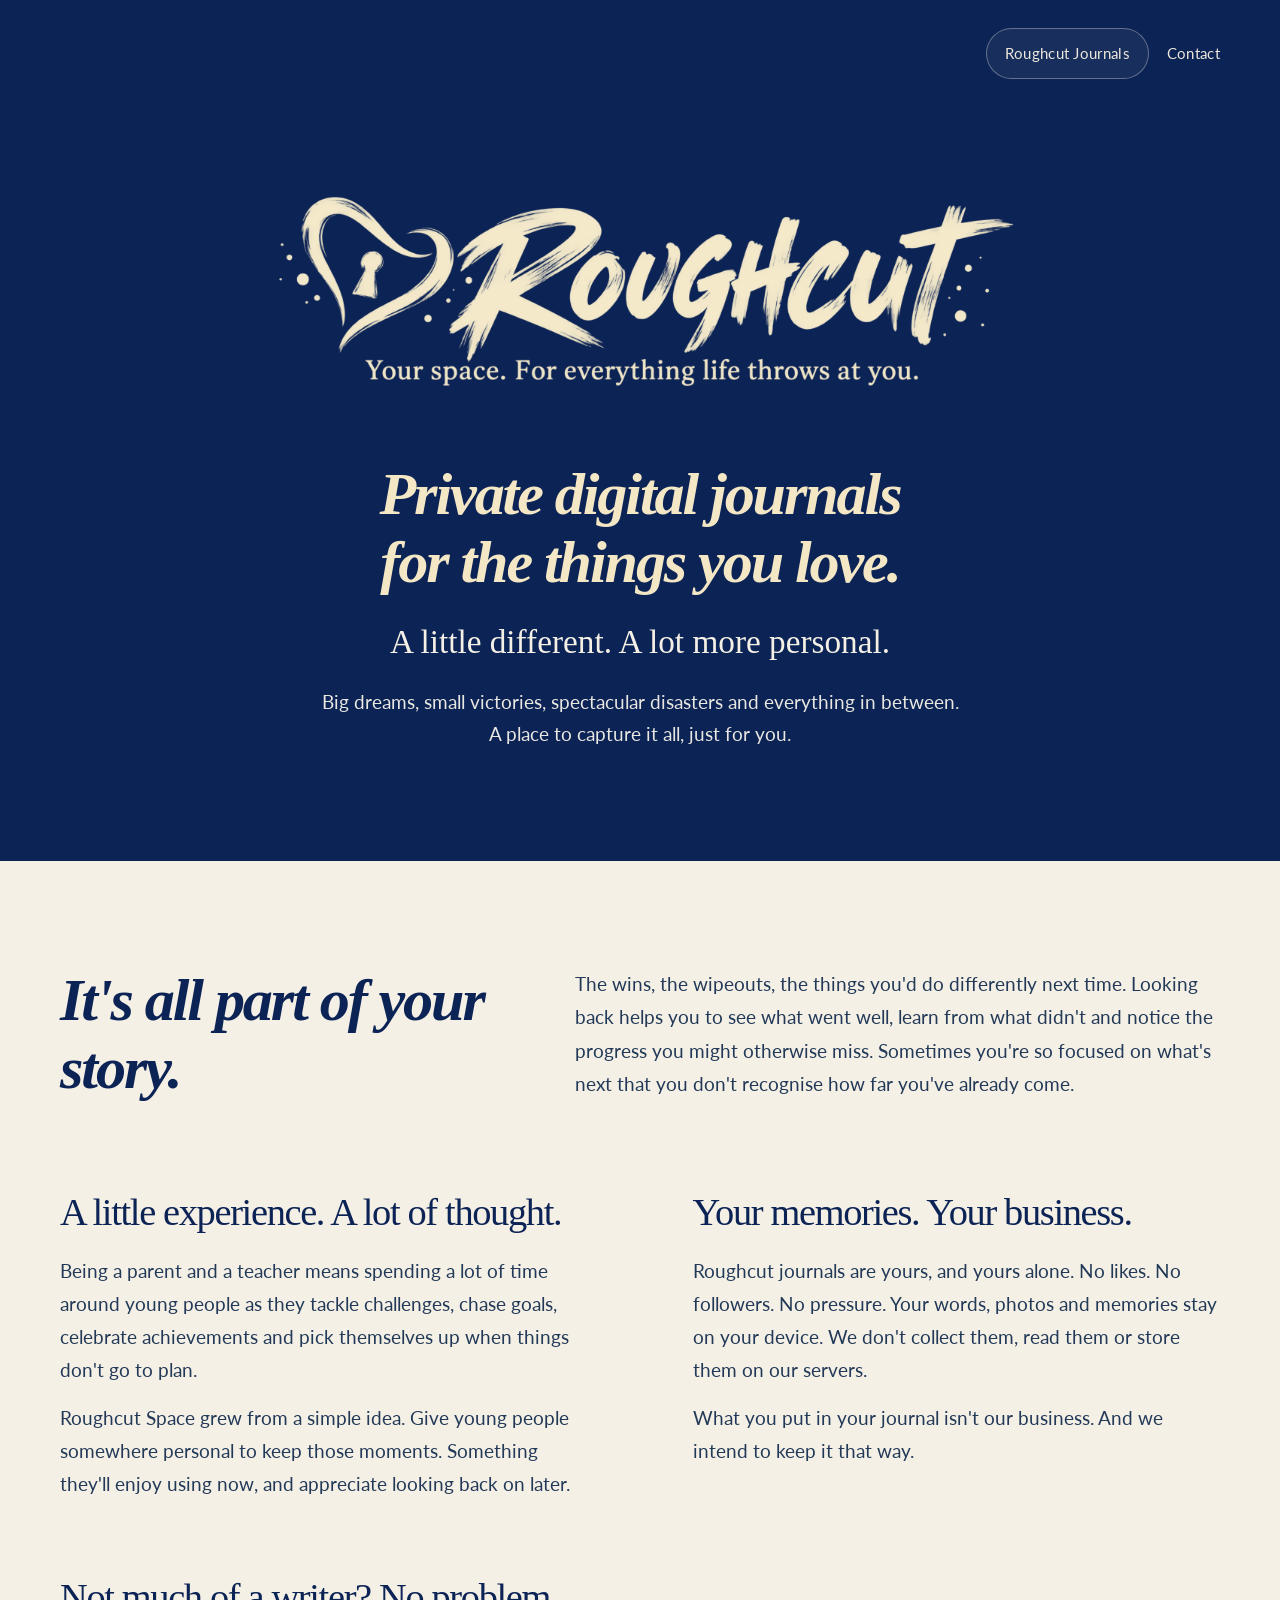
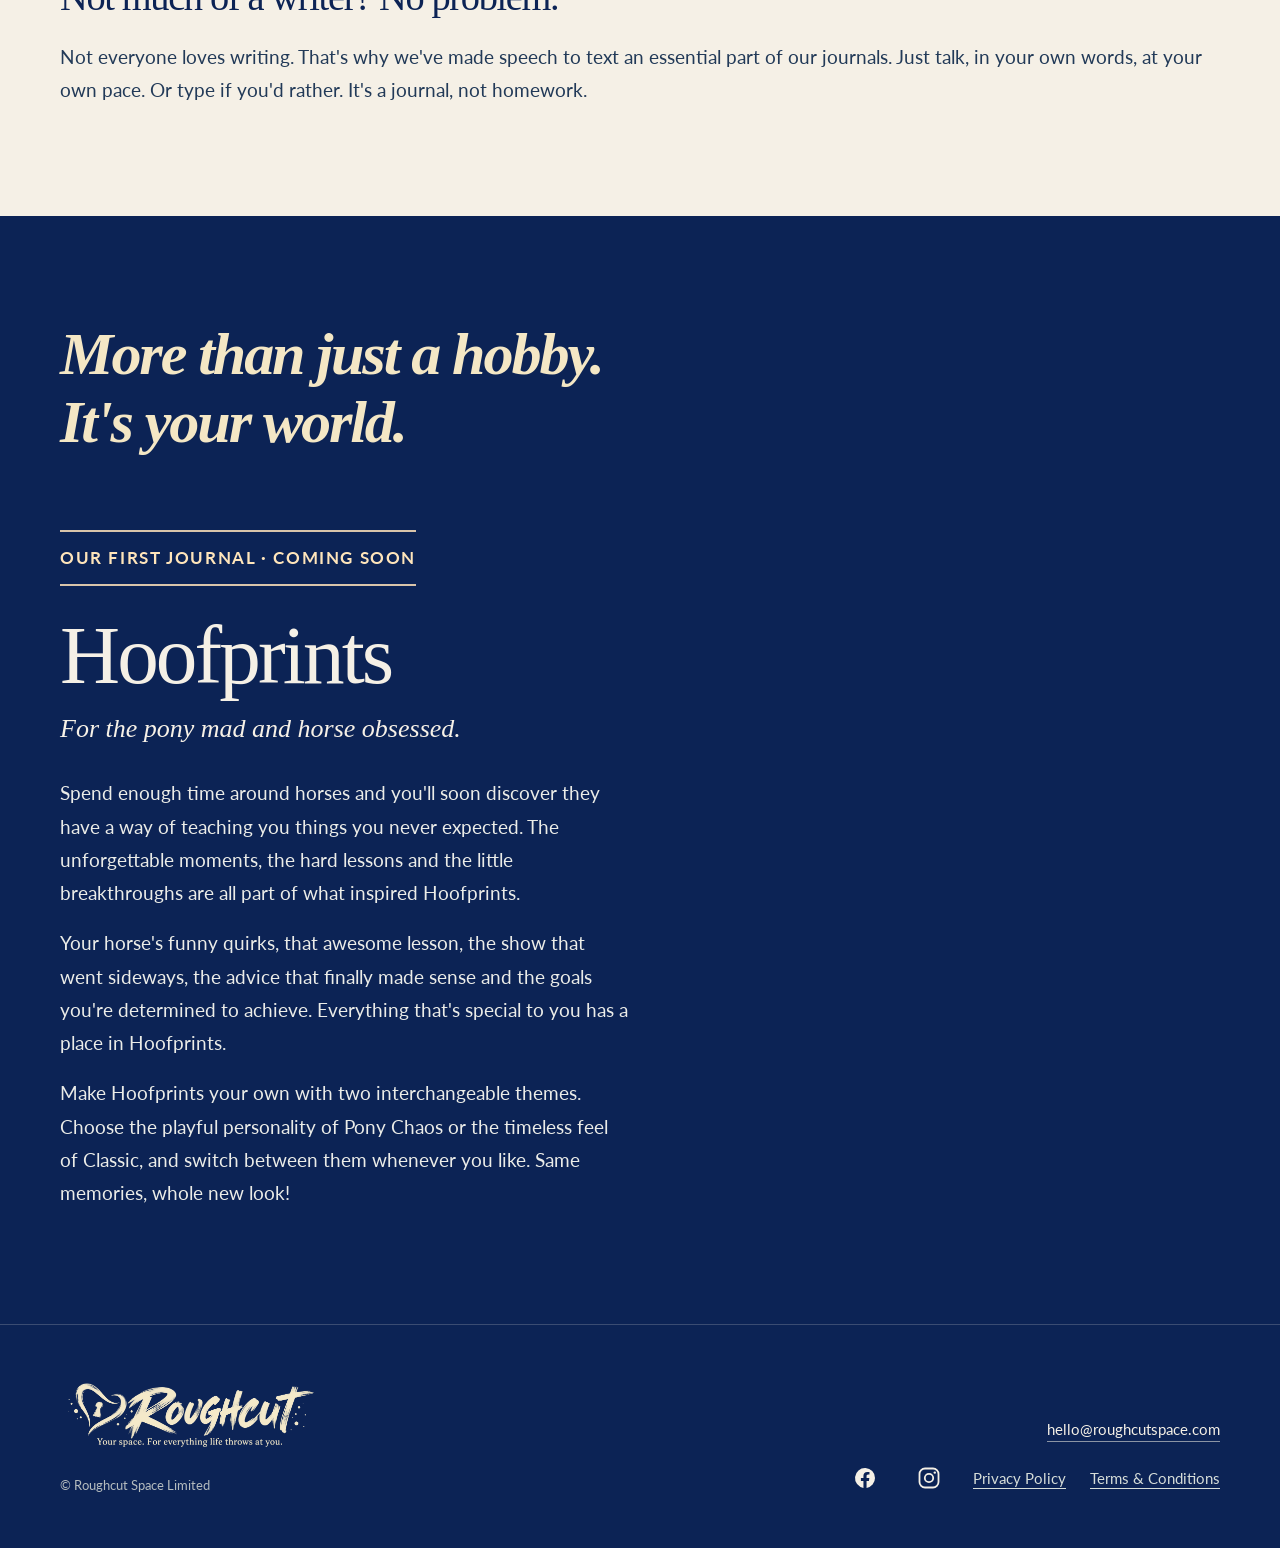
==== index.html @ bea24465 "Update index.html" ====
<!doctype html>
<html lang="en-NZ">
<head>
<meta charset="UTF-8" />
<meta name="viewport" content="width=device-width, initial-scale=1" />
<meta name="description" content="Roughcut Space. Private digital journals for the things you love. Coming soon." />
<title>Roughcut Space | Coming soon</title>
<link rel="preconnect" href="https://fonts.googleapis.com" />
<link rel="preconnect" href="https://fonts.gstatic.com" crossorigin />
<link href="https://fonts.googleapis.com/css2?family=Lato:wght@400;500;700&display=swap" rel="stylesheet" />
<style>
:root{--navy:#0c2355;--ink:#182b3b;--cream:#f5f0e6;--pale:#e9e1d4;--slate:#243a49;--sand:#d9c4aa;--copy:#263542}*{box-sizing:border-box}html{scroll-behavior:smooth}body{margin:0;background:var(--navy);font-family:Arial,Helvetica,sans-serif;color:var(--cream);font-size:16px;line-height:1.67;-webkit-font-smoothing:antialiased;hyphens:none;overflow-wrap:normal}h1,h2,h3,p{margin:0}h1,h2,h3{font-family:Georgia,'Times New Roman',serif;letter-spacing:-.035em;line-height:1.08;font-weight:400}a{color:inherit;text-underline-offset:4px}header,.hero-inner,.ivory-inner,.hoof-inner,.footer-inner{width:min(1160px,calc(100% - 88px));margin:auto}.hero{background:var(--navy);min-height:710px}.topbar{display:flex;justify-content:space-between;align-items:center;padding:28px 0 18px;border-bottom:none}.topbar .brand{font-size:12px;letter-spacing:.20em;font-weight:700}.topbar nav{display:flex;gap:18px;align-items:center}.topbar nav a{font-size:12px;text-decoration:none;letter-spacing:.02em;color:#eee8dc}.topbar nav a:hover{text-decoration:underline}.topbar nav a.button-link{padding:12px 18px;border:1px solid rgba(245,240,230,.35);border-radius:999px;background:rgba(255,255,255,.05);text-decoration:none}.topbar nav a.button-link:hover{text-decoration:none;background:rgba(255,255,255,.1)}.hero-inner{padding:57px 0 110px}.hero-mark{width:min(590px,100%);height:auto;display:block;margin:0 0 46px -6px}.hero-grid{display:grid;grid-template-columns:minmax(0,720px) 1fr;align-items:center;gap:42px}.eyebrow{letter-spacing:.21em;font-size:11px;font-weight:700;color:var(--sand);text-transform:uppercase;margin-bottom:19px}.hero h1{font-size:clamp(48px,5.4vw,79px);max-width:800px}.hero .subhead{font-family:Georgia,'Times New Roman',serif;font-size:clamp(23px,2.3vw,30px);line-height:1.25;margin-top:25px}.hero .intro{font-size:17px;max-width:580px;color:#e9e7e1;line-height:1.75;margin-top:23px}.side-note{min-height:265px;border:1px solid rgba(245,240,230,.22);background:linear-gradient(145deg, rgba(255,255,255,.05), rgba(255,255,255,.01));display:flex;align-items:center;justify-content:center;padding:30px;max-width:350px;margin-left:auto;text-align:center;color:#e6e1d7}.side-note-inner{max-width:240px}.side-note .label{display:block;text-transform:uppercase;letter-spacing:.16em;font-size:11px;color:#d9c4aa;margin-bottom:16px}.side-note .big{font-family:Georgia,'Times New Roman',serif;font-style:italic;font-size:28px;line-height:1.2;margin-bottom:12px}.side-note .small{font-size:14px;line-height:1.7;color:#d5dbe3}.ivory{background:var(--cream);color:var(--ink)}.ivory-inner{padding:105px 0 110px}.reflection{display:grid;grid-template-columns: .8fr 1.2fr;gap:85px;padding-bottom:88px;align-items:center}.ivory h2{font-size:clamp(39px,4vw,60px)}.ivory p{font-size:16px;line-height:1.85;color:var(--copy)}.reflection p{max-width:650px;padding-top:0}.details{display:grid;grid-template-columns:1fr 1fr;column-gap:105px;row-gap:75px}.details article h3{font-size:35px;margin-bottom:20px}.details article p+p{margin-top:14px}.hoof{background:var(--slate)}.hoof-inner{padding:104px 0 115px}.hoof .kicker{font-family:Georgia,'Times New Roman',serif;font-size:clamp(39px,4vw,59px);line-height:1.13;max-width:800px;letter-spacing:-.03em;margin-bottom:74px}.hoof-grid{display:grid;grid-template-columns:1.07fr .93fr;gap:95px;align-items:start}.hoof h2{font-size:clamp(58px,6vw,88px);margin-bottom:10px}.hoof .for{font-family:Georgia,serif;font-style:italic;font-size:22px;line-height:1.35;margin-bottom:30px;color:#f7f1e7}.hoof p{font-size:16px;line-height:1.8;color:#ebece8}.hoof p+p{margin-top:17px}.art-space{min-height:415px;border:1px solid rgba(245,240,230,.27);display:flex;align-items:center;justify-content:center;text-align:center;padding:36px;color:#d7dbe0;font-size:13px;letter-spacing:.02em;background:rgba(255,255,255,.025)}.footer{background:#182b3b}.footer-inner{padding:44px 0 50px;display:flex;justify-content:space-between;align-items:flex-end;gap:24px}.footer-mark{max-width:258px;width:100%;height:auto;display:block;margin-bottom:13px}.footer p,.footer a{font-size:12px;color:#d6ddd9}.footer-links{display:flex;flex-wrap:wrap;gap:15px 24px;justify-content:flex-end}.footer-links span{font-size:12px;color:#d6ddd9}.footer small{font-size:11px;color:#b5bcbf}.foot-right{text-align:right}button{font:inherit}@media(max-width:900px){header,.hero-inner,.ivory-inner,.hoof-inner,.footer-inner{width:min(100% - 52px,680px)}.topbar nav{gap:12px}.hero{min-height:0}.hero-inner{padding:45px 0 95px}.hero-grid,.reflection,.hoof-grid{grid-template-columns:1fr;gap:24px}.side-note{display:flex;max-width:none;min-height:220px;margin-left:0}.reflection{gap:25px;padding-bottom:65px}.details{gap:58px 35px}.hoof .kicker{margin-bottom:52px}.art-space{min-height:285px}.hoof-grid{gap:45px}}@media(max-width:600px){header,.hero-inner,.ivory-inner,.hoof-inner,.footer-inner{width:calc(100% - 42px)}.topbar{padding:20px 0 16px}.topbar .brand{font-size:11px}.topbar nav{gap:12px;flex-wrap:wrap;justify-content:flex-end}.topbar nav a{font-size:11px}.hero-inner{padding:35px 0 77px}.hero-mark{margin:0 0 43px -4px;width:100%}.hero h1{font-size:clamp(40px,11vw,57px)}.hero .subhead{font-size:24px;margin-top:21px}.hero .intro{font-size:15px;line-height:1.75;margin-top:22px}.eyebrow{font-size:10px;letter-spacing:.18em}.ivory-inner{padding:77px 0 80px}.ivory h2{font-size:40px}.ivory p{font-size:15px;line-height:1.8}.reflection{padding-bottom:62px}.details{grid-template-columns:1fr;row-gap:57px}.details article h3{font-size:34px;margin-bottom:16px}.hoof-inner{padding:77px 0 82px}.hoof .kicker{font-size:41px;margin-bottom:46px}.hoof h2{font-size:65px}.hoof .for{font-size:22px}.hoof p{font-size:15px}.art-space{min-height:280px}.footer-inner{padding:37px 0 40px;display:block}.footer-mark{max-width:235px}.foot-right{text-align:left;margin-top:30px}.footer-links{justify-content:flex-start}}

/* Revision 2 — expressive, legible typography and a consistent navy finish */
body{font-size:18px}
.hero{background:var(--navy)}
.hero h1,.reflection h2,.hoof .kicker{font-style:italic;font-weight:400;letter-spacing:-.048em;line-height:1.16}
.hero h1{font-size:clamp(54px,5.8vw,86px)}
.hero .subhead{font-size:clamp(26px,2.6vw,35px)}
.hero .intro{font-size:19px;line-height:1.7;max-width:690px}
.hero .eyebrow{font-size:15px;letter-spacing:.13em;font-weight:700;color:#f4dfbc}
.side-note{font-size:15px;max-width:260px}
.topbar .brand{font-size:14px}
.topbar nav a{font-size:15px}
.ivory h2{font-size:clamp(46px,4.6vw,69px)}
.ivory p{font-size:18px;line-height:1.75}
.details article h3{font-size:clamp(36px,3vw,43px);line-height:1.15}
.hoof{background:var(--navy)}
.hoof .kicker{font-size:clamp(46px,4.7vw,69px);max-width:880px}
.hoof .eyebrow{display:inline-block;font-size:17px;letter-spacing:.095em;color:#ffe5bb;padding:12px 0;border-top:2px solid #d9c4aa;border-bottom:2px solid #d9c4aa;margin:0 0 25px;text-transform:uppercase}
.hoof h2{font-size:clamp(62px,6.5vw,92px)}
.hoof .for{font-size:26px}
.hoof p{font-size:18px;line-height:1.75}
.art-space{font-size:16px}
.footer{background:var(--navy);border-top:1px solid rgba(245,240,230,.2)}
.footer p,.footer a,.footer-links span{font-size:15px}
.footer small{font-size:13px}
@media(max-width:600px){
  .hero h1{font-size:clamp(45px,10.7vw,62px)}
  .hero .subhead{font-size:27px}
  .hero .intro{font-size:18px}
  .hero .eyebrow{font-size:13px}
  .topbar nav a{font-size:13px}.topbar nav a.button-link{padding:10px 14px}
  .ivory h2{font-size:44px}
  .ivory p{font-size:17px}
  .details article h3{font-size:37px}
  .hoof .kicker{font-size:44px}
  .hoof .eyebrow{font-size:14px;line-height:1.55}
  .hoof .for{font-size:23px}
  .hoof p{font-size:17px}
  .footer-links span,.footer a{font-size:14px}
}

/* Revision 3 — stronger editorial headlines, no About navigation item */
.hero h1,.reflection h2,.hoof .kicker{font-weight:700;letter-spacing:-.043em}
.hero h1{font-size:clamp(59px,6.25vw,94px);line-height:1.1}
.reflection h2{font-size:clamp(53px,5.15vw,78px);line-height:1.11}
.hoof .kicker{font-size:clamp(53px,5.3vw,78px);line-height:1.12}
@media(max-width:600px){
  .hero h1{font-size:clamp(48px,11.2vw,68px)}
  .reflection h2{font-size:clamp(48px,10.3vw,61px)}
  .hoof .kicker{font-size:clamp(48px,10.2vw,61px)}
}
/* Revision 5 — compact, uncluttered navigation on phones */
.topbar{justify-content:flex-end}
.topbar nav{flex-wrap:nowrap;white-space:nowrap}
@media(max-width:900px){
  .side-note{display:none}
}
@media(max-width:600px){
  .topbar{padding:16px 0 18px}
  .topbar nav{gap:20px;flex-wrap:nowrap;justify-content:flex-end;width:100%}
  .topbar nav a{font-size:14px;white-space:nowrap}
  .topbar nav a.button-link{font-size:13px;padding:9px 14px;flex-shrink:0}
  .hero-inner{padding-top:28px}
}
/* Let the final ivory section occupy the full desktop width. */
.details .wide-detail{grid-column:1 / -1;max-width:none}
.details .wide-detail p{max-width:none}

/* Brand harmonisation: warmer cream headings, source logo unchanged */
.hero h1, .hoof .kicker {color:#F4E7C5;}

/* Revision 10: richer brand navy headings and a warmer, contemporary body typeface */
:root{--ink:#0C2355;--copy:#223A58}
body{font-family:'Lato','Segoe UI',Arial,sans-serif}
.ivory h2,.ivory h3{color:#0C2355}
.ivory p{color:#223A58}


/* Revision 13: original logo centred and 30 percent larger on desktop */
.hero-mark{width:min(770px,100%);height:auto;margin:0 auto 48px;display:block}
@media(max-width:900px){.hero-mark{width:min(100%,700px);margin:0 auto 42px}}
@media(max-width:600px){.hero-mark{width:100%;margin:0 auto 37px}}

/* Revision 14: balance the three editorial headings with the actual logo */
.hero h1,.reflection h2,.hoof .kicker{
  font-size:clamp(42px,4.7vw,66px);
  line-height:1.13;
  letter-spacing:-.035em;
  font-weight:700;
}
.hero-grid{grid-template-columns:minmax(0,1fr) 265px;gap:48px;align-items:center}
.hero-mark{width:min(770px,100%);margin:0 auto 50px}
@media(max-width:900px){
  .hero-grid{grid-template-columns:1fr;gap:28px}
  .hero h1,.reflection h2,.hoof .kicker{font-size:clamp(43px,7vw,60px)}
}
@media(max-width:600px){
  .hero h1,.reflection h2,.hoof .kicker{font-size:clamp(39px,9.5vw,49px)}
  .hero-mark{margin-bottom:36px}
}


/* Keep the requested ending together on desktop; wrap normally on phones. */
@media (min-width:901px) {
  .hero h1 .keep-together { white-space:nowrap; }
}
@media (min-width:901px) and (max-width:1100px) {
  .hero h1 { font-size:clamp(42px,4.4vw,53px); }
}

/* Quiet image placeholders until original approved artwork is ready */
.side-note .image-coming,.art-space{font-family:Lato,Arial,sans-serif;font-size:16px;font-style:normal;font-weight:400;letter-spacing:.01em;color:#e9dfcd;text-transform:none}
/* Keep the closing phrase together on desktop, while allowing mobile wrapping. */
@media (min-width:901px){.hoof .kicker .keep-world{white-space:nowrap}}
.contact-email{margin:0 0 18px;font-size:clamp(17px,1.5vw,21px);line-height:1.4}.contact-email a{color:var(--cream);text-decoration:none;border-bottom:1px solid rgba(245,240,230,.55);padding-bottom:3px}.contact-email a:hover{border-bottom-color:var(--cream)}@media(max-width:600px){.contact-email{font-size:19px;margin-bottom:18px}}

/* Compact, accessible social icons */
.footer-links{align-items:center}
.footer-links .social-icon{display:inline-flex;align-items:center;justify-content:center;width:40px;height:40px;color:var(--cream);text-decoration:none;transition:opacity .15s ease}
.footer-links .social-icon svg{width:24px;height:24px;display:block}
.footer-links .social-icon:hover{opacity:.75}
.footer-links .social-icon:focus-visible{outline:2px solid var(--cream);outline-offset:4px;border-radius:3px}
/* Consistent body text and mobile landscape sizing */
html {
  -webkit-text-size-adjust: 100%;
  text-size-adjust: 100%;
}

.hero .intro,
.ivory p,
.hoof p {
  font-size: 19px;
}
  /* Centre the homepage introduction */
.hero-grid {
  display: block;
  text-align: center;
}

.hero-grid > div {
  max-width: 920px;
  margin: 0 auto;
}

.hero h1 {
  max-width: none;
}

.hero .intro {
  margin-left: auto;
  margin-right: auto;
}

@media (min-width: 901px) {
  .hoof-grid {
    align-items: center;
  }
}


@media (min-width: 901px) {
  .keep-capture {
    white-space: nowrap;
  }
}


@media (max-width: 600px) {
  .hero h1 {
    font-size: clamp(30px, 7vw, 38px);
  }

  .hero .subhead {
    font-size: clamp(22px, 5vw, 28px);
  }
}

</style>
<link rel="preconnect" href="https://fonts.googleapis.com">
<link rel="preconnect" href="https://fonts.gstatic.com" crossorigin>
<link href="https://fonts.googleapis.com/css2?family=Lato:wght@400;500;600;700&display=swap" rel="stylesheet">
</head>
<body>
<section class="hero" id="top">
<header><div class="topbar"><nav aria-label="Main navigation"><a class="button-link" href="#journals">Roughcut Journals</a><a href="#contact">Contact</a></nav></div></header>
<div class="hero-inner">
<img class="hero-mark" src="roughcut-logo.png" alt="Roughcut Space. Your space. For everything life throws at you." />
<div class="hero-grid"><div><h1>Private digital journals <span class="keep-together">for the things you love.</span></h1><p class="subhead">A little different. A lot more personal.</p><p class="intro">Big dreams, small victories, spectacular disasters and everything in between. 
<span class="keep-capture">A place to capture it all, just for you.</span>
</p></div></div></div>
</div></section>
<section class="ivory" id="about"><div class="ivory-inner">
<div class="reflection"><h2>It's all part of your story.</h2><p>The wins, the wipeouts, the things you'd do differently next time. Looking back helps you to see what went well, learn from what didn't and notice the progress you might otherwise miss. Sometimes you're so focused on what's next that you don't recognise how far you've already come.</p></div>
<div class="details">
<article><h3>A little experience. A lot of thought.</h3><p>Being a parent and a teacher means spending a lot of time around young people as they tackle challenges, chase goals, celebrate achievements and pick themselves up when things don't go to plan.</p><p>Roughcut Space grew from a simple idea. Give young people somewhere personal to keep those moments. Something they'll enjoy using now, and appreciate looking back on later.</p></article>
<article><h3>Your memories. Your business.</h3><p>Roughcut journals are yours, and yours alone. No likes. No followers. No pressure. Your words, photos and memories stay on your device. We don't collect them, read them or store them on our servers.</p><p>What you put in your journal isn't our business. And we intend to keep it that way.</p></article>
<article class="wide-detail"><h3>Not much of a writer? No problem.</h3><p>Not everyone loves writing. That's why we've made speech to text an essential part of our journals. Just talk, in your own words, at your own pace. Or type if you'd rather. It's a journal, not homework.</p></article>
</div></div></section>
<section class="hoof" id="journals"><div class="hoof-inner"><div class="kicker">More than just a hobby. <span class="keep-world">It's your world.</span></div><div class="eyebrow">Our first journal · Coming soon</div><div class="hoof-grid"><div><h2>Hoofprints</h2><p class="for">For the pony mad and horse obsessed.</p><p>Spend enough time around horses and you'll soon discover they have a way of teaching you things you never expected. The unforgettable moments, the hard lessons and the little breakthroughs are all part of what inspired Hoofprints.</p><p>Your horse's funny quirks, that awesome lesson, the show that went sideways, the advice that finally made sense and the goals you're determined to achieve. Everything that's special to you has a place in Hoofprints.</p><p>Make Hoofprints your own with two interchangeable themes. Choose the playful personality of Pony Chaos or the timeless feel of Classic, and switch between them whenever you like. Same memories, whole new look!</p></div><div style="text-align:center;">
  <video autoplay muted loop playsinline
    aria-label="Hoofprints journal demonstration showing Classic and Pony Chaos themes"
    style="width:100%;max-height:520px;object-fit:contain;display:block;margin:auto;">
    <source src="hoofprints-website-faded-final%20(1).mp4" type="video/mp4">
  </video>
</div></div></div></section>
<footer class="footer" id="contact"><div class="footer-inner"><div><img class="footer-mark" src="roughcut-logo.png" alt="Roughcut Space"/><small>© Roughcut Space Limited</small></div><div class="foot-right"><p class="contact-email"><a href="mailto:hello@roughcutspace.com">hello@roughcutspace.com</a></p><div class="footer-links"><a class="social-icon" href="https://www.facebook.com/share/1E5uxoFX9Q/?mibextid=wwXIfr" aria-label="Roughcut Space on Facebook" title="Facebook" target="_blank" rel="noopener noreferrer"><svg viewBox="0 0 24 24" aria-hidden="true" focusable="false"><path fill="currentColor" d="M22 12a10 10 0 1 0-11.56 9.88v-6.99H7.9V12h2.54V9.8c0-2.51 1.49-3.9 3.77-3.9 1.1 0 2.25.2 2.25.2v2.46h-1.26c-1.25 0-1.64.78-1.64 1.58V12h2.78l-.45 2.89h-2.33v6.99A10 10 0 0 0 22 12Z"/></svg></a><a class="social-icon" href="https://www.instagram.com/roughcutspace/" aria-label="Roughcut Space on Instagram" title="Instagram" target="_blank" rel="noopener noreferrer"><svg viewBox="0 0 24 24" aria-hidden="true" focusable="false"><rect x="2.5" y="2.5" width="19" height="19" rx="5.5" fill="none" stroke="currentColor" stroke-width="1.8"/><circle cx="12" cy="12" r="4.2" fill="none" stroke="currentColor" stroke-width="1.8"/><circle cx="17.8" cy="6.6" r="1.2" fill="currentColor"/></svg></a>
  
<a href="/Privacy.html">Privacy Policy</a><a href="/terms.html">Terms &amp; Conditions</a>

</div></div></div></footer>
</body></html>
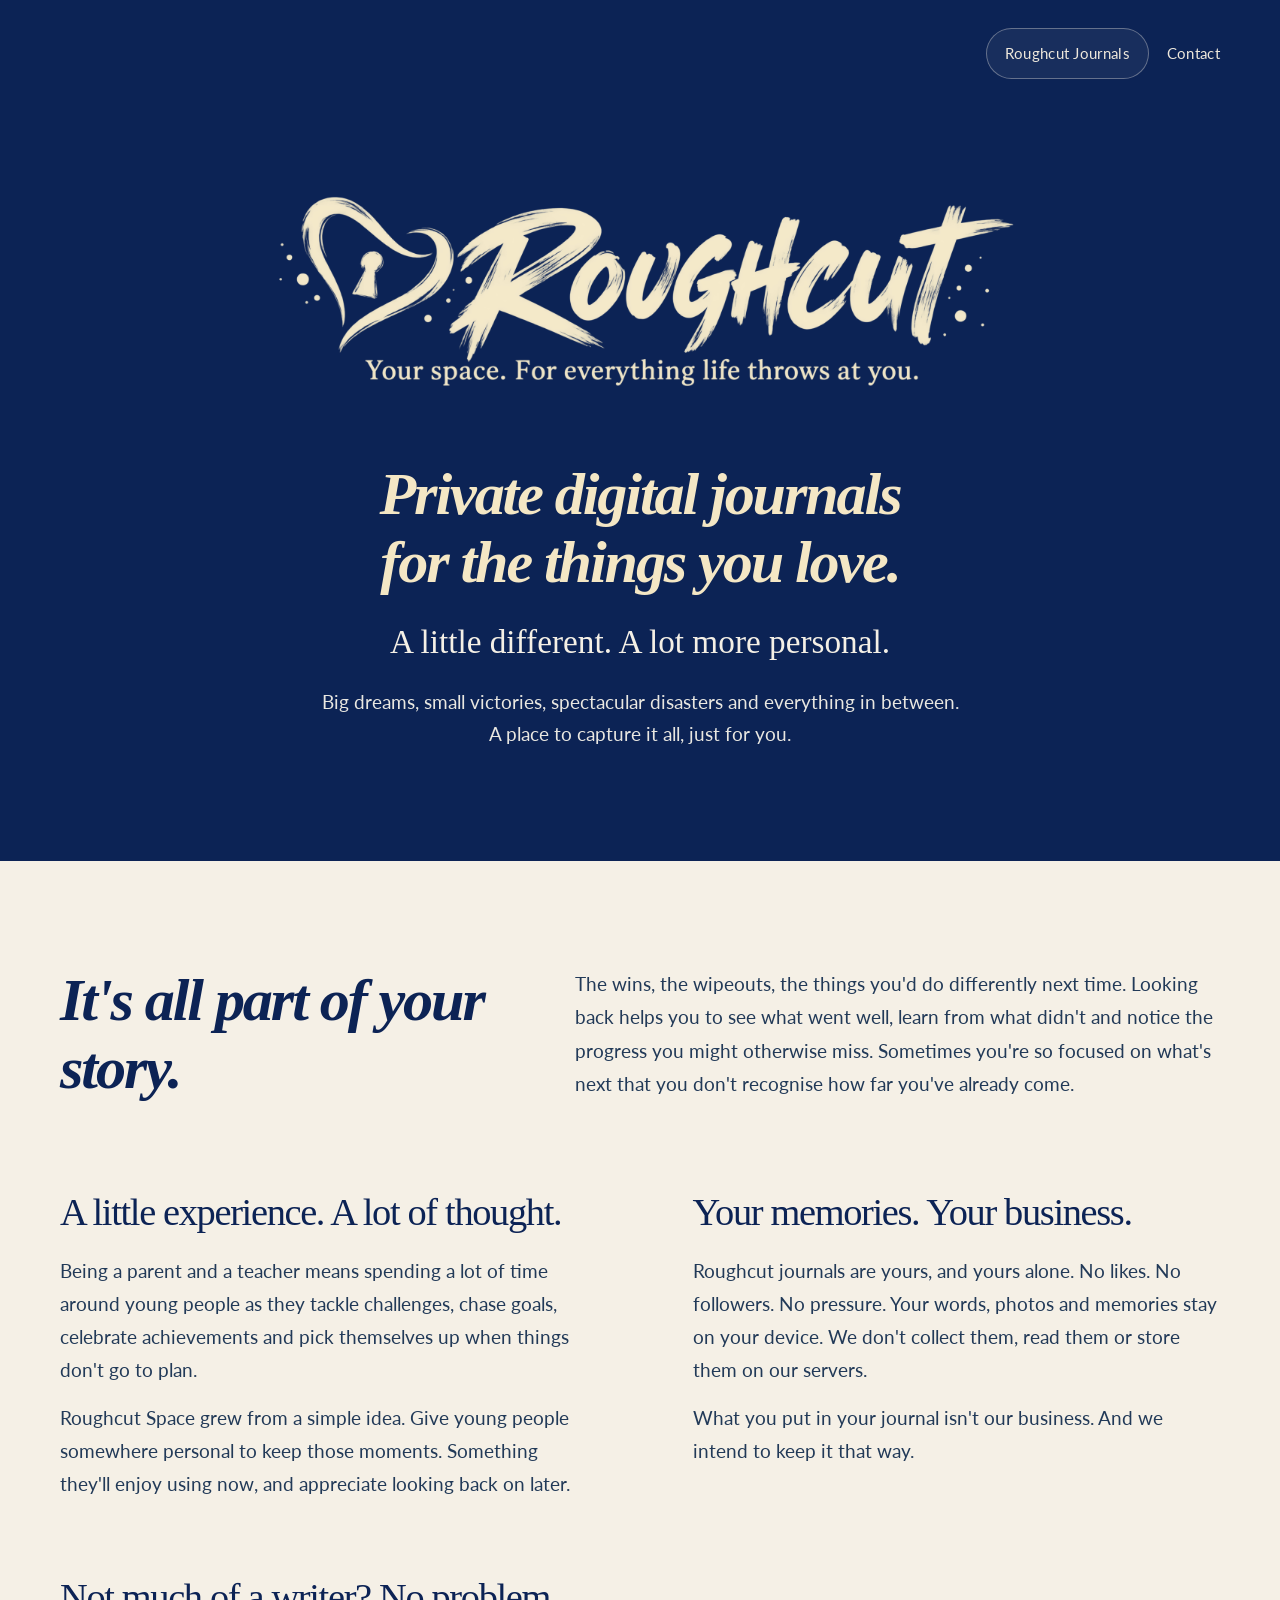
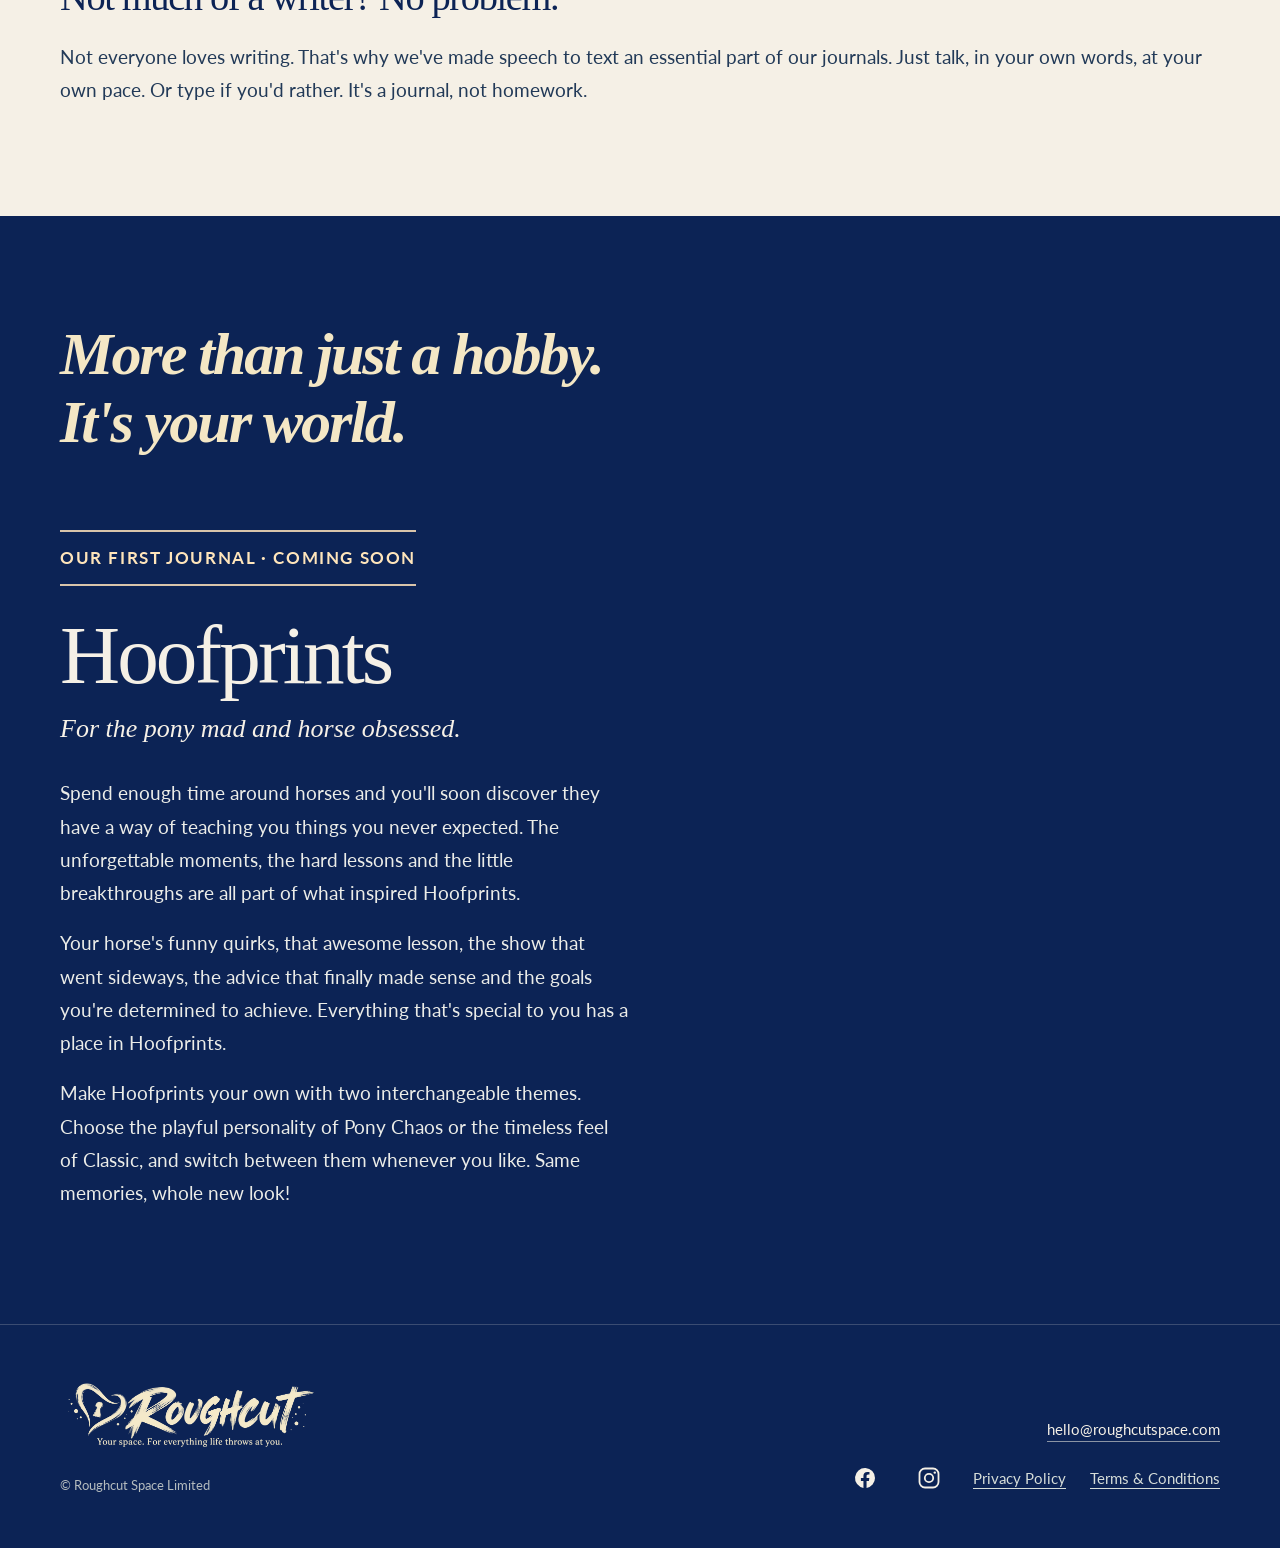
==== commit f045feb5: "Update index.html" ====
--- a/index.html
+++ b/index.html
@@ -187,6 +187,13 @@
   }
 }
 
+
+@media (max-width: 600px) {
+  .keep-personal {
+    white-space: nowrap;
+  }
+}
+
 </style>
 <link rel="preconnect" href="https://fonts.googleapis.com">
 <link rel="preconnect" href="https://fonts.gstatic.com" crossorigin>
@@ -197,7 +204,9 @@
 <header><div class="topbar"><nav aria-label="Main navigation"><a class="button-link" href="#journals">Roughcut Journals</a><a href="#contact">Contact</a></nav></div></header>
 <div class="hero-inner">
 <img class="hero-mark" src="roughcut-logo.png" alt="Roughcut Space. Your space. For everything life throws at you." />
-<div class="hero-grid"><div><h1>Private digital journals <span class="keep-together">for the things you love.</span></h1><p class="subhead">A little different. A lot more personal.</p><p class="intro">Big dreams, small victories, spectacular disasters and everything in between. 
+<div class="hero-grid"><div><h1>Private digital journals <span class="keep-together">for the things you love.</span></h1><p class="subhead">A little different. 
+<span class="keep-personal">A lot more personal.</span>
+</p><p class="intro">Big dreams, small victories, spectacular disasters and everything in between. 
 <span class="keep-capture">A place to capture it all, just for you.</span>
 </p></div></div></div>
 </div></section>
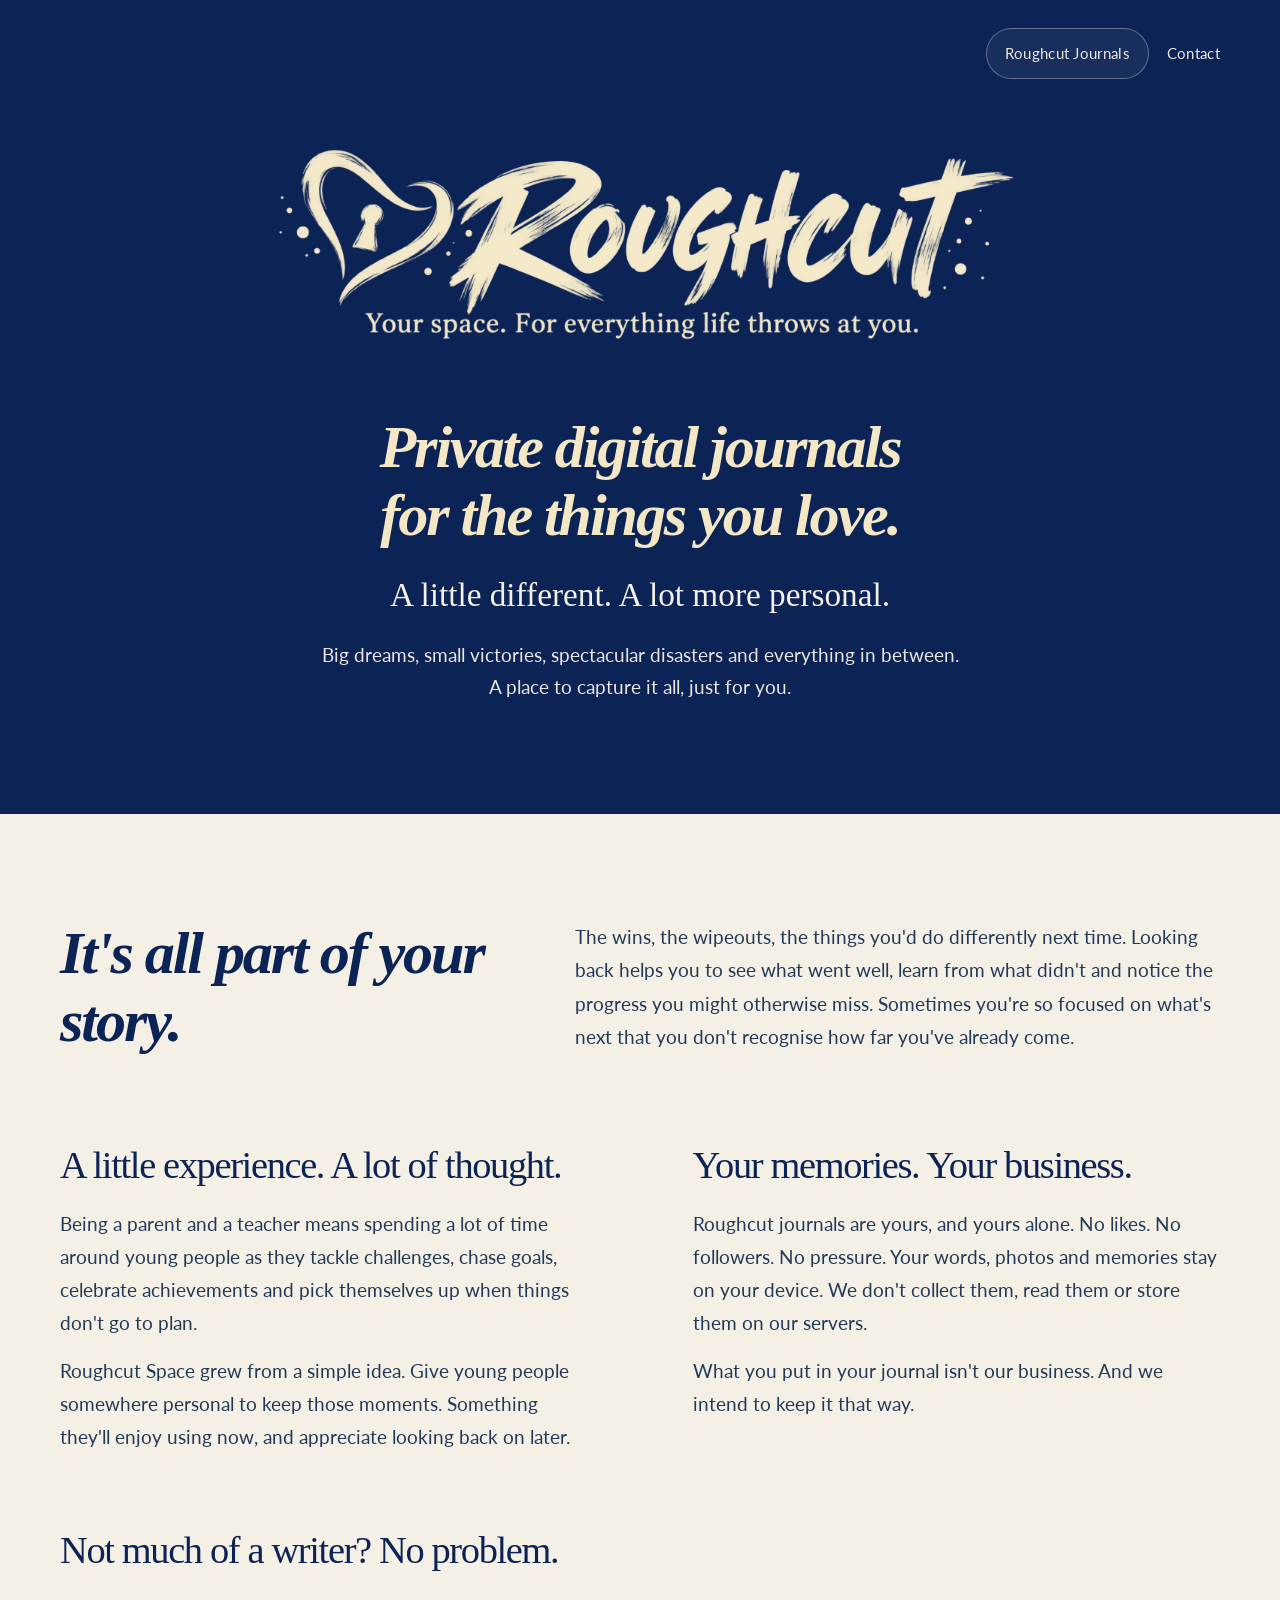
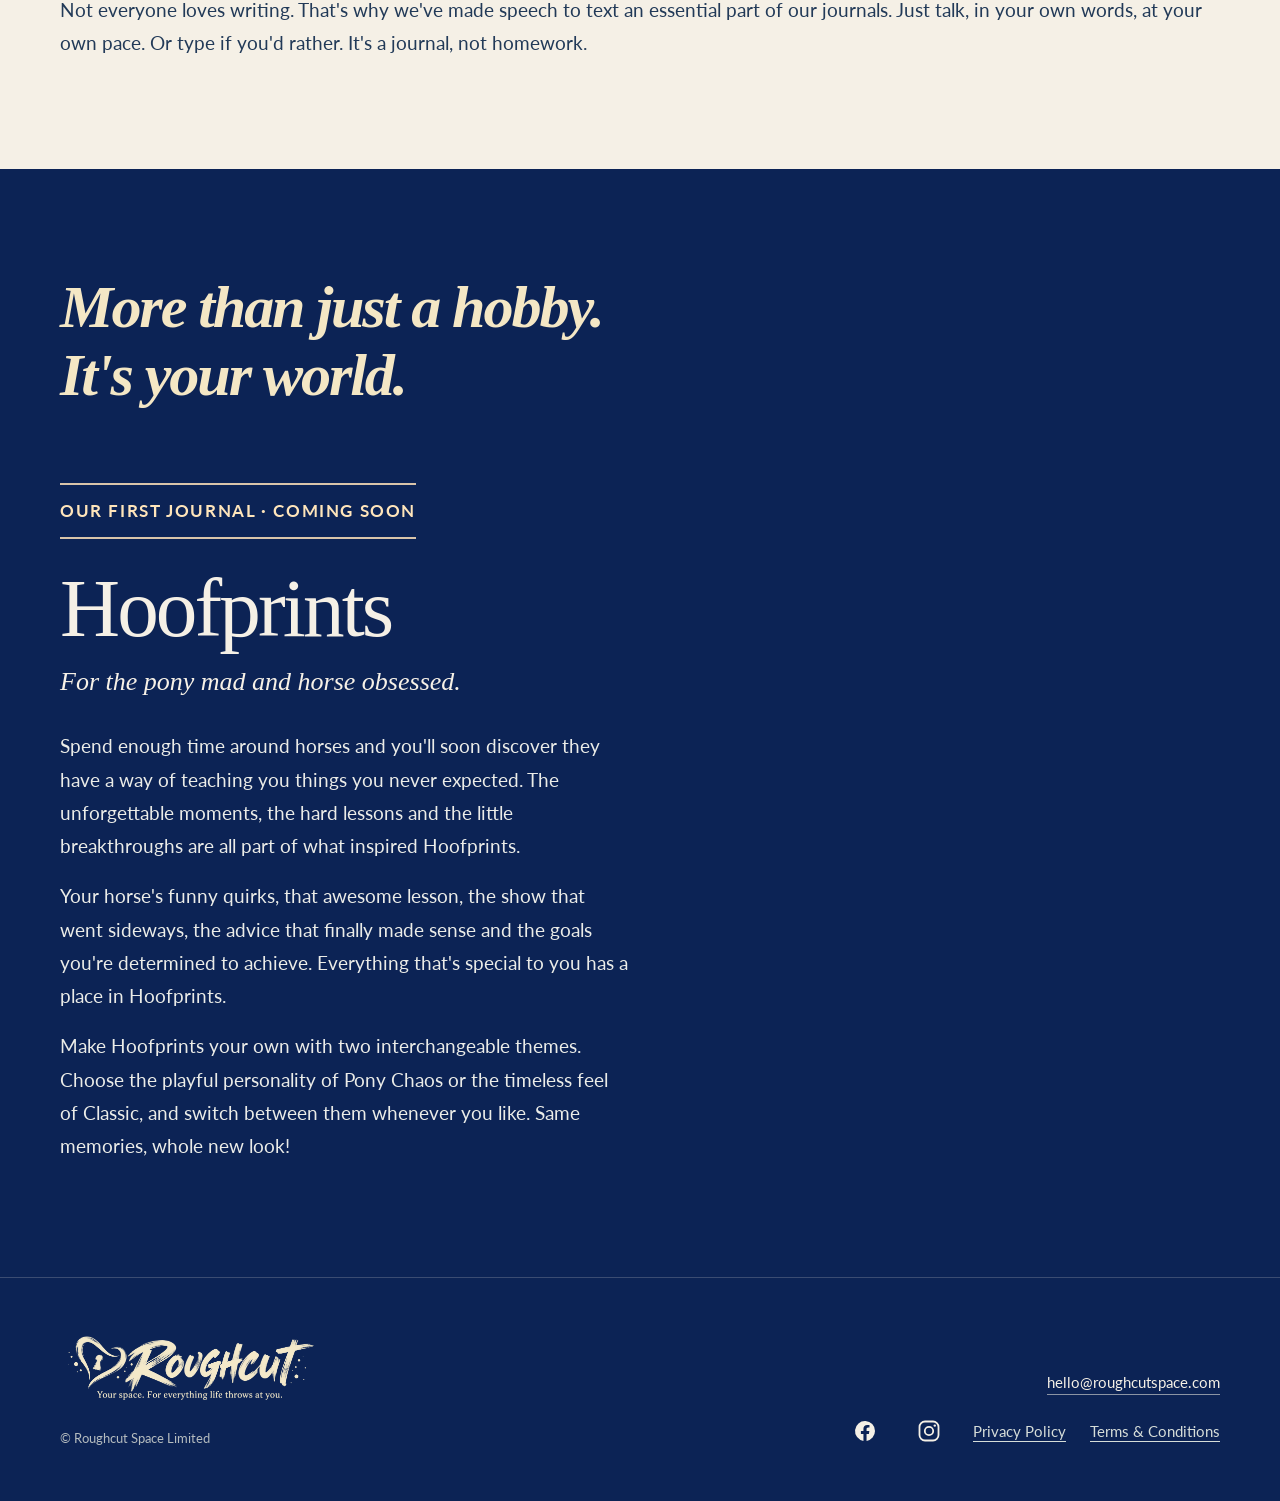
==== commit 8786a2ab: "Update index.html" ====
--- a/index.html
+++ b/index.html
@@ -191,6 +191,19 @@
 @media (max-width: 600px) {
   .keep-personal {
     white-space: nowrap;
+  }
+}
+
+@media (max-width: 600px) {
+  .hero {
+    padding-top: 60px;
+  }
+}
+
+
+@media (min-width: 901px) {
+  .hero-inner {
+    padding-top: 10px;
   }
 }
 
